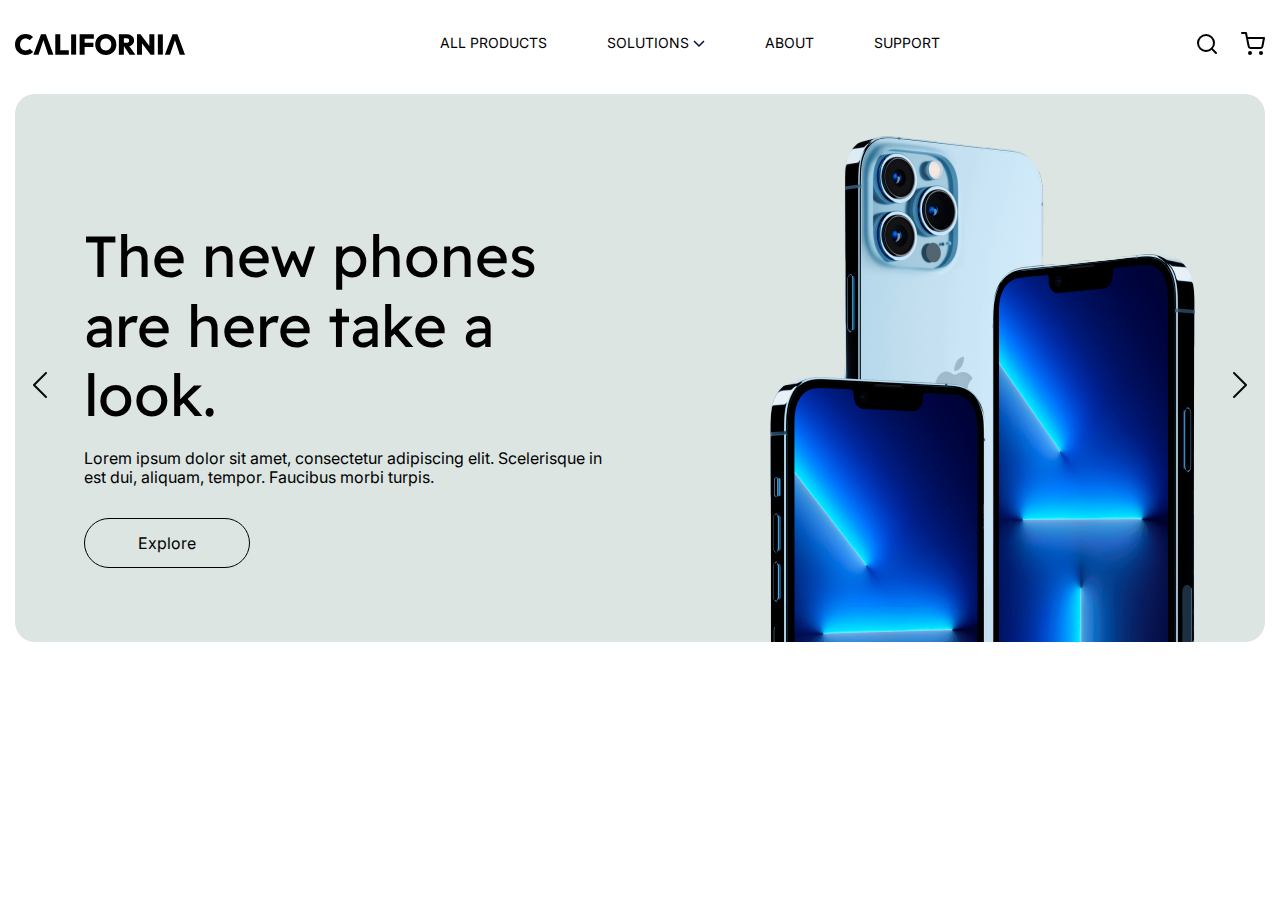
==== california/index.html @ bb8c3ce2 "Add files via upload" ====
<!DOCTYPE html>
<html lang="en">

<head>
    <meta charset="UTF-8">
    <meta name="viewport" content="width=device-width, initial-scale=1.0">
    <title>California</title>
    <link href="styles/reset.css" rel="stylesheet">
    <link rel="preconnect" href="https://fonts.googleapis.com">
    <link rel="preconnect" href="https://fonts.gstatic.com" crossorigin>
    <link
        href="https://fonts.googleapis.com/css2?family=Inter:ital,opsz,wght@0,14..32,100..900;1,14..32,100..900&display=swap"
        rel="stylesheet">
    <link rel="preconnect" href="https://fonts.googleapis.com">
    <link rel="preconnect" href="https://fonts.gstatic.com" crossorigin>
    <link href="https://fonts.googleapis.com/css2?family=Readex+Pro:wght@160..700&display=swap" rel="stylesheet">
    <link href="styles/style.css" rel="stylesheet">
</head>

<body>
    <div class="wrapper">
        <header class="header">
            <div class="container">
                <div class="header__top">
                    <a class="logo" href="#">
                        <svg width="170" height="21" viewBox="0 0 170 21" fill="none"
                            xmlns="http://www.w3.org/2000/svg">
                            <g id="IMAGE" clip-path="url(#clip0_1_27)">
                                <path id="Vector"
                                    d="M10.575 20.9428C9.06831 20.9428 7.67318 20.6857 6.38967 20.1715C5.10615 19.6381 3.98075 18.9048 3.01347 17.9714C2.06479 17.0191 1.32072 15.9047 0.781269 14.6286C0.260423 13.3524 0 11.9714 0 10.4857C0 8.98096 0.260423 7.60001 0.781269 6.34286C1.32072 5.06667 2.06479 3.96191 3.01347 3.02857C3.98075 2.09524 5.09685 1.36191 6.36177 0.828573C7.64528 0.29524 9.0311 0.028574 10.5192 0.028574C12.0817 0.028574 13.4862 0.285717 14.7325 0.800002C15.9788 1.29524 17.0764 1.99048 18.025 2.88572L14.6767 6.31429C14.2116 5.78096 13.635 5.3619 12.9468 5.05714C12.2585 4.75238 11.4494 4.6 10.5192 4.6C9.7194 4.6 8.98459 4.73333 8.31493 5.00001C7.66388 5.26667 7.09653 5.66667 6.61289 6.2C6.12924 6.71428 5.74791 7.33333 5.46888 8.05715C5.20846 8.78095 5.07825 9.59051 5.07825 10.4857C5.07825 11.3809 5.20846 12.1905 5.46888 12.9143C5.74791 13.6381 6.12924 14.2666 6.61289 14.8C7.09653 15.3142 7.66388 15.7143 8.31493 16C8.98459 16.2667 9.7194 16.4 10.5192 16.4C11.4494 16.4 12.2678 16.2572 12.9747 15.9715C13.6815 15.6667 14.2861 15.2381 14.7883 14.6857L18.1367 18.1143C17.1693 19.0095 16.0719 19.7048 14.8441 20.2C13.635 20.6952 12.212 20.9428 10.575 20.9428Z"
                                    fill="black" />
                                <path id="Vector_2"
                                    d="M18.3544 20.6286L26.0276 0.371429H30.8547L38.4441 20.6286H33.2264L27.5064 3.6H29.32L23.4606 20.6286H18.3544Z"
                                    fill="black" />
                                <path id="Vector_3"
                                    d="M40.2962 20.6286V0.371429H45.2907V20.6286H40.2962ZM44.2583 20.6286V16.2286H53.801V20.6286H44.2583Z"
                                    fill="black" />
                                <path id="Vector_4" d="M56.1276 20.6286V0.371429H61.1221V20.6286H56.1276Z"
                                    fill="black" />
                                <path id="Vector_5"
                                    d="M64.6291 20.6286V0.371429H69.6236V20.6286H64.6291ZM68.5913 13.0571V8.74286H78.385V13.0571H68.5913ZM68.5913 4.68571V0.371429H78.8314V4.68571H68.5913Z"
                                    fill="black" />
                                <path id="Vector_6"
                                    d="M90.8498 21C89.3245 21 87.9201 20.7333 86.6365 20.2C85.3531 19.6667 84.2276 18.9238 83.2604 17.9714C82.3117 17.0191 81.5676 15.9047 81.0281 14.6286C80.4887 13.3334 80.219 11.9429 80.219 10.4571C80.219 8.97143 80.4794 7.6 81.0002 6.34286C81.5397 5.06667 82.2838 3.95238 83.2325 3C84.1811 2.04761 85.2973 1.31428 86.5807 0.800002C87.8643 0.266667 89.2687 0 90.794 0C92.3194 0 93.7238 0.266667 95.0075 0.800002C96.2904 1.31428 97.4072 2.04761 98.3558 3C99.3044 3.95238 100.039 5.06667 100.56 6.34286C101.099 7.61905 101.369 9 101.369 10.4857C101.369 11.9714 101.099 13.3524 100.56 14.6286C100.039 15.9047 99.3044 17.0286 98.3558 18C97.4072 18.9524 96.2904 19.6952 95.0075 20.2285C93.7424 20.7428 92.3566 21 90.8498 21ZM90.794 16.4286C91.9101 16.4286 92.8774 16.181 93.6959 15.6858C94.5144 15.1904 95.1465 14.4952 95.5935 13.6C96.0397 12.7048 96.2632 11.6571 96.2632 10.4571C96.2632 9.58096 96.1327 8.78095 95.8725 8.05715C95.6302 7.33333 95.2676 6.71428 94.7839 6.2C94.3002 5.66667 93.7237 5.25714 93.0542 4.97143C92.3845 4.68571 91.6311 4.54286 90.794 4.54286C89.6779 4.54286 88.7106 4.79048 87.8922 5.28572C87.0737 5.7619 86.4412 6.44762 85.9948 7.34286C85.5483 8.2381 85.3252 9.2762 85.3252 10.4571C85.3252 11.3714 85.446 12.2 85.6879 12.9429C85.9482 13.6667 86.3203 14.2953 86.804 14.8286C87.2876 15.3429 87.8643 15.7428 88.5339 16.0285C89.2036 16.2952 89.957 16.4286 90.794 16.4286Z"
                                    fill="black" />
                                <path id="Vector_7"
                                    d="M107.829 12.4286V8.77143H111.596C112.414 8.77143 113.038 8.57143 113.465 8.17143C113.912 7.75238 114.135 7.19048 114.135 6.48572C114.135 5.8 113.912 5.24762 113.465 4.82857C113.038 4.39048 112.414 4.17143 111.596 4.17143H107.829V0.371429H112.294C113.633 0.371429 114.804 0.628573 115.809 1.14286C116.832 1.65715 117.632 2.36191 118.209 3.25715C118.786 4.15238 119.074 5.2 119.074 6.4C119.074 7.6 118.776 8.65714 118.181 9.57142C117.604 10.4667 116.795 11.1714 115.753 11.6857C114.711 12.181 113.493 12.4286 112.099 12.4286H107.829ZM103.867 20.6286V0.371429H108.862V20.6286H103.867ZM114.582 20.6286L108.834 11.9429L113.326 10.8286L120.357 20.6286H114.582Z"
                                    fill="black" />
                                <path id="Vector_8"
                                    d="M121.988 20.6286V0.371429H125.475L126.982 4.51428V20.6286H121.988ZM135.632 20.6286L124.08 5.6L125.475 0.371429L137.055 15.4L135.632 20.6286ZM135.632 20.6286L134.348 16.3714V0.371429H139.343V20.6286H135.632Z"
                                    fill="black" />
                                <path id="Vector_9" d="M142.859 20.6286V0.371429H147.854V20.6286H142.859Z"
                                    fill="black" />
                                <path id="Vector_10"
                                    d="M149.91 20.6286L157.583 0.371429H162.41L170 20.6286H164.783L159.062 3.6H160.876L155.017 20.6286H149.91Z"
                                    fill="black" />
                            </g>
                            <defs>
                                <clipPath id="clip0_1_27">
                                    <rect width="170" height="21" fill="white" />
                                </clipPath>
                            </defs>
                        </svg>
                    </a>
                    <nav class="nav">
                        <ul class="nav__list">
                            <li class="nav__item">
                                <a class="nav__link" href="#">All products</a>
                            </li>
                            <li class="nav__item">
                                <a class="nav__link" href="#">
                                    Solutions
                                    <svg width="12" height="8" viewBox="0 0 12 8" fill="none"
                                        xmlns="http://www.w3.org/2000/svg">
                                        <g id="IMAGE" clip-path="url(#clip0_1_12)">
                                            <path id="Vector" d="M11 1L6 6L1 1" stroke="#070847" stroke-width="1.5" />
                                        </g>
                                        <defs>
                                            <clipPath id="clip0_1_12">
                                                <rect width="12" height="8" fill="white" />
                                            </clipPath>
                                        </defs>
                                    </svg>
                                </a>
                            </li>
                            <li class="nav__item">
                                <a class="nav__link" href="#">About</a>
                            </li>
                            <li class="nav__item">
                                <a class="nav__link" href="#">Support</a>
                            </li>
                        </ul>
                    </nav>

                    <div class="header__buttons">
                        <ul class="nav__buttons-list">
                            <li class="nav__buttons-item">
                                <a class="nav__buttons-link" href="#">
                                    <svg width="24" height="24" viewBox="0 0 24 24" fill="none"
                                        xmlns="http://www.w3.org/2000/svg">
                                        <g id="IMAGE">
                                            <path id="Vector"
                                                d="M11 19C15.4183 19 19 15.4183 19 11C19 6.58172 15.4183 3 11 3C6.58172 3 3 6.58172 3 11C3 15.4183 6.58172 19 11 19Z"
                                                stroke="black" stroke-width="2" stroke-linecap="round"
                                                stroke-linejoin="round" />
                                            <path id="Vector_2" d="M20.9999 20.9999L16.6499 16.6499" stroke="black"
                                                stroke-width="2" stroke-linecap="round" stroke-linejoin="round" />
                                        </g>
                                    </svg>
                                </a>
                            </li>
                            <li class="nav__buttons-item">
                                <a class="nav__buttons-link" href="#">
                                    <svg width="24" height="24" viewBox="0 0 24 24" fill="none"
                                        xmlns="http://www.w3.org/2000/svg">
                                        <g id="IMAGE">
                                            <path id="Vector"
                                                d="M9 22C9.55228 22 10 21.5523 10 21C10 20.4477 9.55228 20 9 20C8.44772 20 8 20.4477 8 21C8 21.5523 8.44772 22 9 22Z"
                                                stroke="black" stroke-width="2" stroke-linecap="round"
                                                stroke-linejoin="round" />
                                            <path id="Vector_2"
                                                d="M20 22C20.5523 22 21 21.5523 21 21C21 20.4477 20.5523 20 20 20C19.4477 20 19 20.4477 19 21C19 21.5523 19.4477 22 20 22Z"
                                                stroke="black" stroke-width="2" stroke-linecap="round"
                                                stroke-linejoin="round" />
                                            <path id="Vector_3"
                                                d="M1 1H5L7.68 14.39C7.77144 14.8504 8.02191 15.264 8.38755 15.5583C8.75318 15.8526 9.2107 16.009 9.68 16H19.4C19.8693 16.009 20.3268 15.8526 20.6925 15.5583C21.0581 15.264 21.3086 14.8504 21.4 14.39L23 6H6"
                                                stroke="black" stroke-width="2" stroke-linecap="round"
                                                stroke-linejoin="round" />
                                        </g>
                                    </svg>
                                </a>
                            </li>
                        </ul>
                    </div>
                </div>
            </div>
        </header>

        <main class="main">
            <section class="main__welcome welcome">
                <div class="container">
                    <div class="welcome__wrapper">
                        <div class="welcome__inner">
                            <a class="welcome__pagination" href="#">
                                <svg width="14" height="26" viewBox="0 0 14 26" fill="none"
                                    xmlns="http://www.w3.org/2000/svg">
                                    <g id="IMAGE" clip-path="url(#clip0_1_54)">
                                        <path id="Vector" d="M13 25L1 13L13 1" stroke="#08090D" stroke-width="2"
                                            stroke-linecap="round" stroke-linejoin="round" />
                                    </g>
                                    <defs>
                                        <clipPath id="clip0_1_54">
                                            <rect width="14" height="26" fill="white" />
                                        </clipPath>
                                    </defs>
                                </svg>

                            </a>
                            <div class="welcome__info">
                                <h2 class="welcome__title">
                                    The new phones are here take a look.
                                </h2>
                                <p class="welcome__text">
                                    Lorem ipsum dolor sit amet, consectetur adipiscing elit. Scelerisque in est dui,
                                    aliquam, tempor. Faucibus morbi turpis.
                                </p>
                                <a class="welcome__button button" href="#">
                                    Explore
                                </a>
                            </div>
                            <div class="welcome__img">
                                <img src="img/header/phones.png" alt="Phones">
                            </div>
                            <a class="welcome__pagination" href="#">
                                <svg width="14" height="26" viewBox="0 0 14 26" fill="none"
                                    xmlns="http://www.w3.org/2000/svg">
                                    <g id="IMAGE" clip-path="url(#clip0_1_56)">
                                        <path id="Vector" d="M1 1L13 13L1 25" stroke="#08090D" stroke-width="2"
                                            stroke-linecap="round" stroke-linejoin="round" />
                                    </g>
                                    <defs>
                                        <clipPath id="clip0_1_56">
                                            <rect width="14" height="26" fill="white" />
                                        </clipPath>
                                    </defs>
                                </svg>
                            </a>
                        </div>
                    </div>
                </div>
            </section>
        </main>

        <footer class="footer">

        </footer>
    </div>
</body>

</html>
---- california/styles/style.css ----
/* @import 'fonts.css'; */

:root {
    --general-bg: #FFF;
    --general-text: #000;
    --accent-color: #DCE5E2;
}

body {
    font-family: Inter;
    line-height: 1.5;
    color: var(--general-text);
    background: var(--general-bg);
    box-sizing: border-box;
}

.wrapper {
    min-height: 100%;
    width: 100%;
    overflow: hidden;
    display: flex;
    flex-direction: column;
}

.container {
    max-width: 1324px;
    margin: 0 auto;
    padding: 0 15px;
    height: 100%;
}

.button {
    padding: 14px 53px;
    border: 1px solid var(--general-text);
    border-radius: 200px;
}

/* ================================================= */

.header {
    padding: 30px 0 30px;
}

.header__top {
    display: flex;
    align-items: center;
    justify-content: space-between;
}

.logo {

}

.nav {
    
}

.nav__list {
    display: flex;
    flex-wrap: wrap;
}

.nav__item {
    padding: 0 30px;
    padding-bottom: 10px;
}

.nav__link {
    font-size: 14px;
    text-transform: uppercase;
    font-family: Inter;
}

.header__buttons {
    
}

.nav__buttons-list {
    display: flex;
    gap: 22px;
}

.nav__buttons-item {
    
}

.nav__buttons-link {
    
}

/* ======================================== */

.main__welcome {}

.welcome {}

.welcome__wrapper {
    background: var(--accent-color);
    border-radius: 20px;
}

.welcome__inner {
    display: grid;
    grid-template-columns: .1fr 2fr 2fr .1fr;
    align-items: center;
    gap: 24px;
    padding: 40px 18px 0 18px;
}

.welcome__pagination {}

.welcome__pagination:last-child {
    justify-self: flex-end;
}

.welcome__info {}

.welcome__title {
    margin-bottom: 19px;
}

.welcome__title {
    font-family: "Readex Pro";
    font-size: 58px;
    line-height: 1.2;
}

.welcome__text {
    font-family: Inter;
    font-size: 16px;
    line-height: 1.2;

    margin-bottom: 44px;
}

.welcome__button {}

.welcome__img {
    justify-self: flex-end;
}

.welcome__img img {
    width: 100%;
}

/* ============================================== */
/* ============================================== */
/* ============================================== */

@media (max-width: 900px) {
    .welcome__title {

    }
}
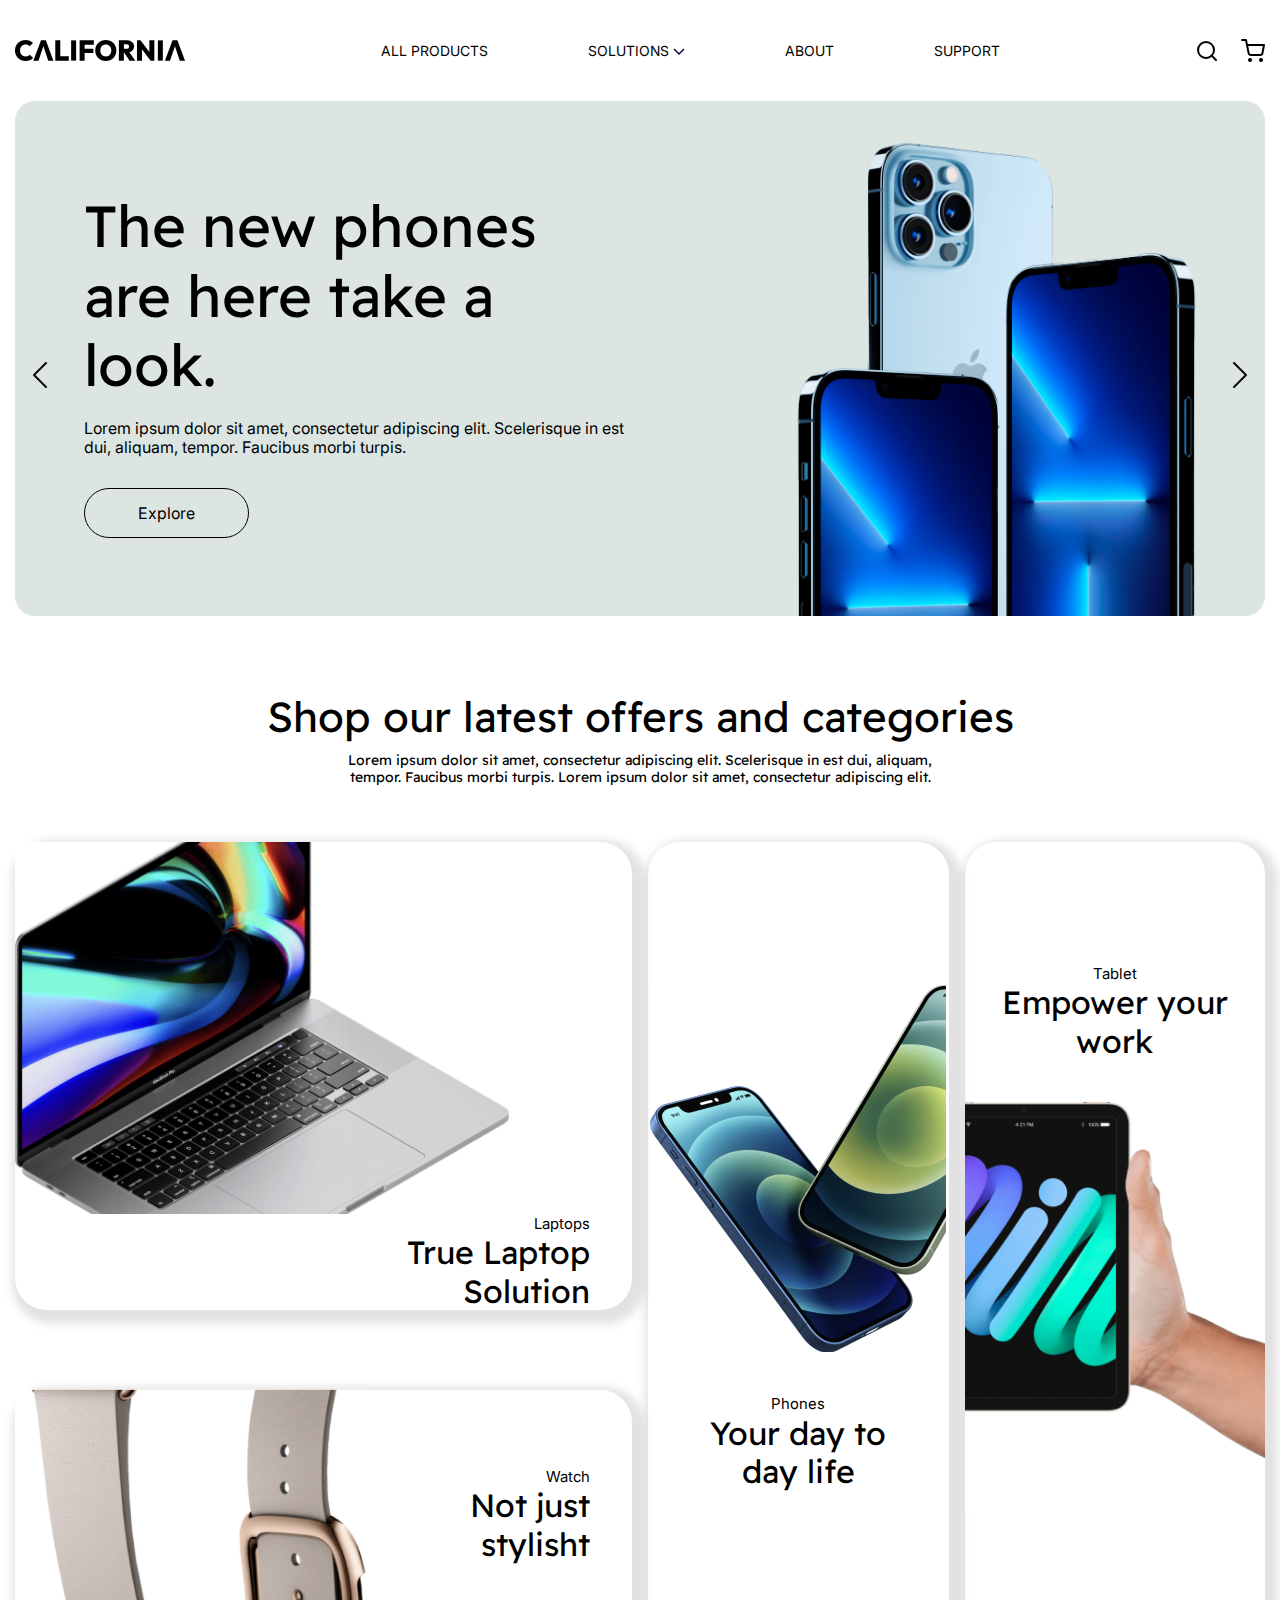
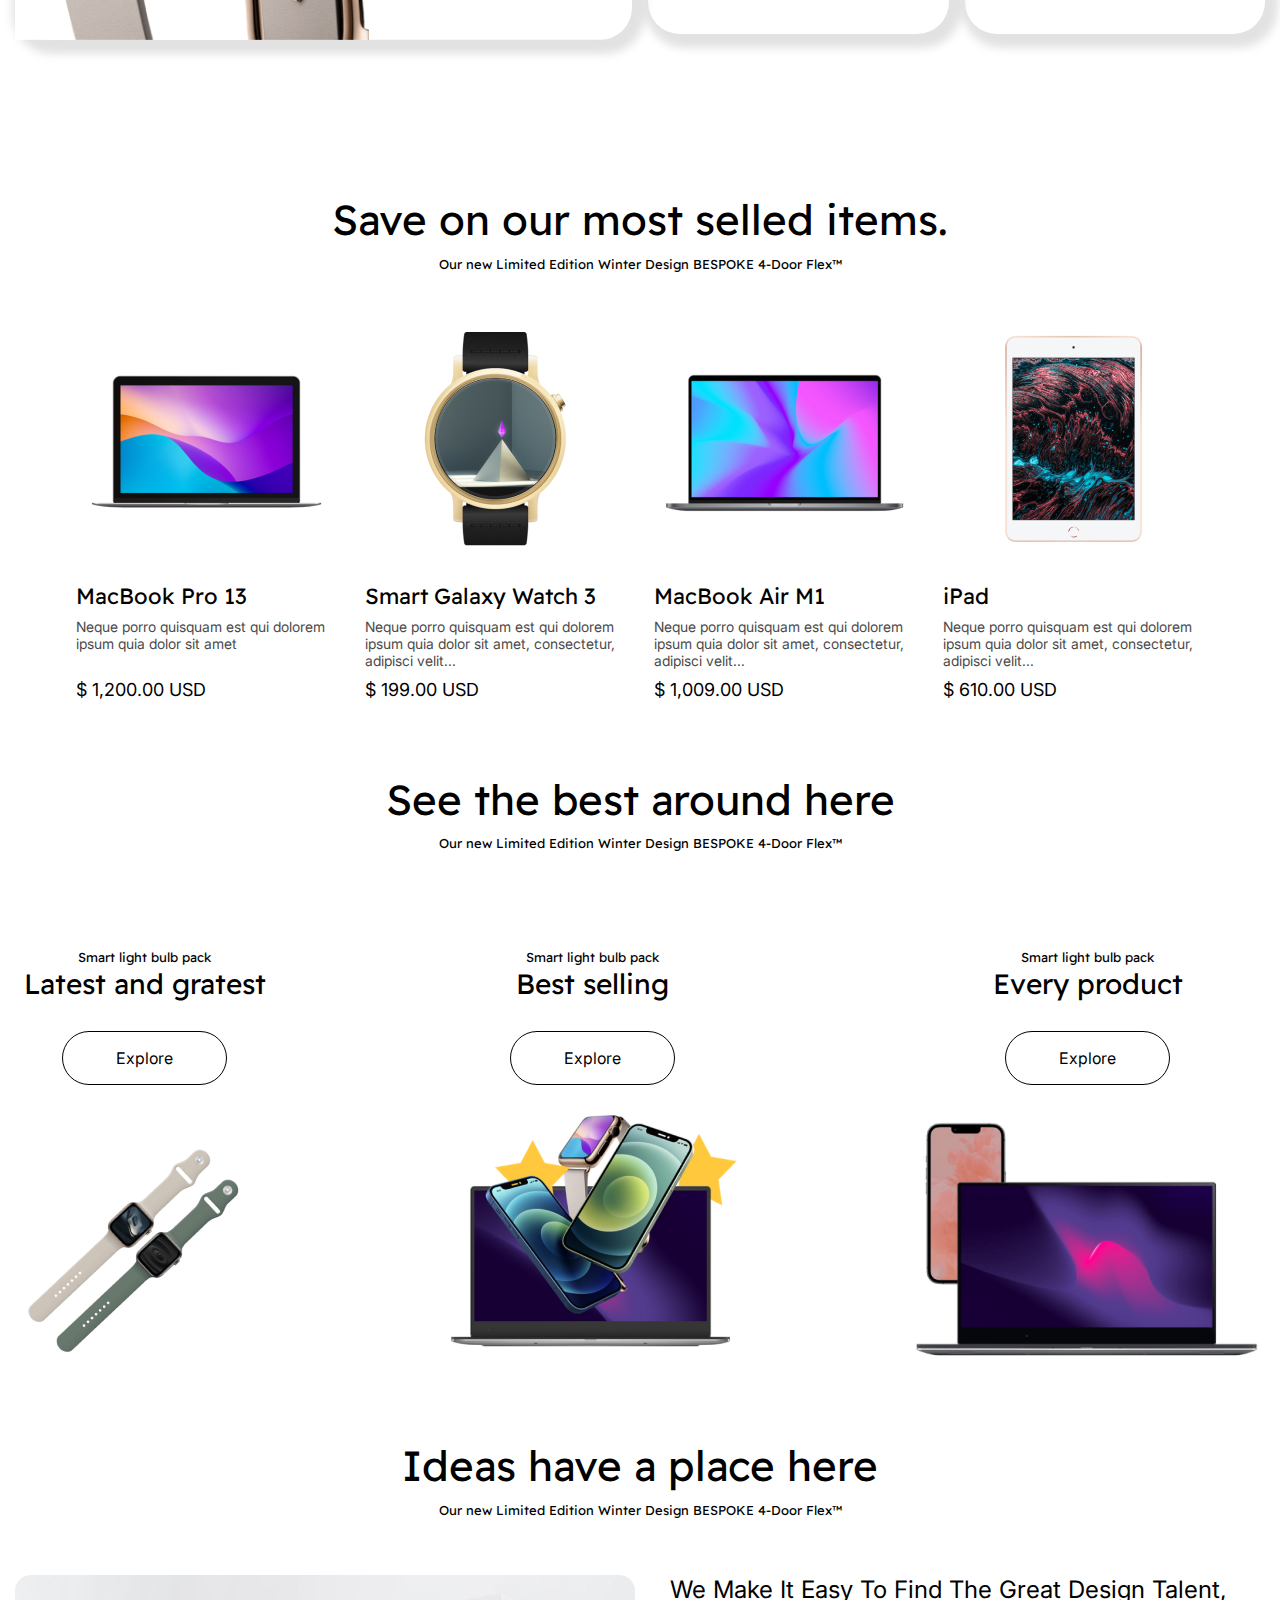
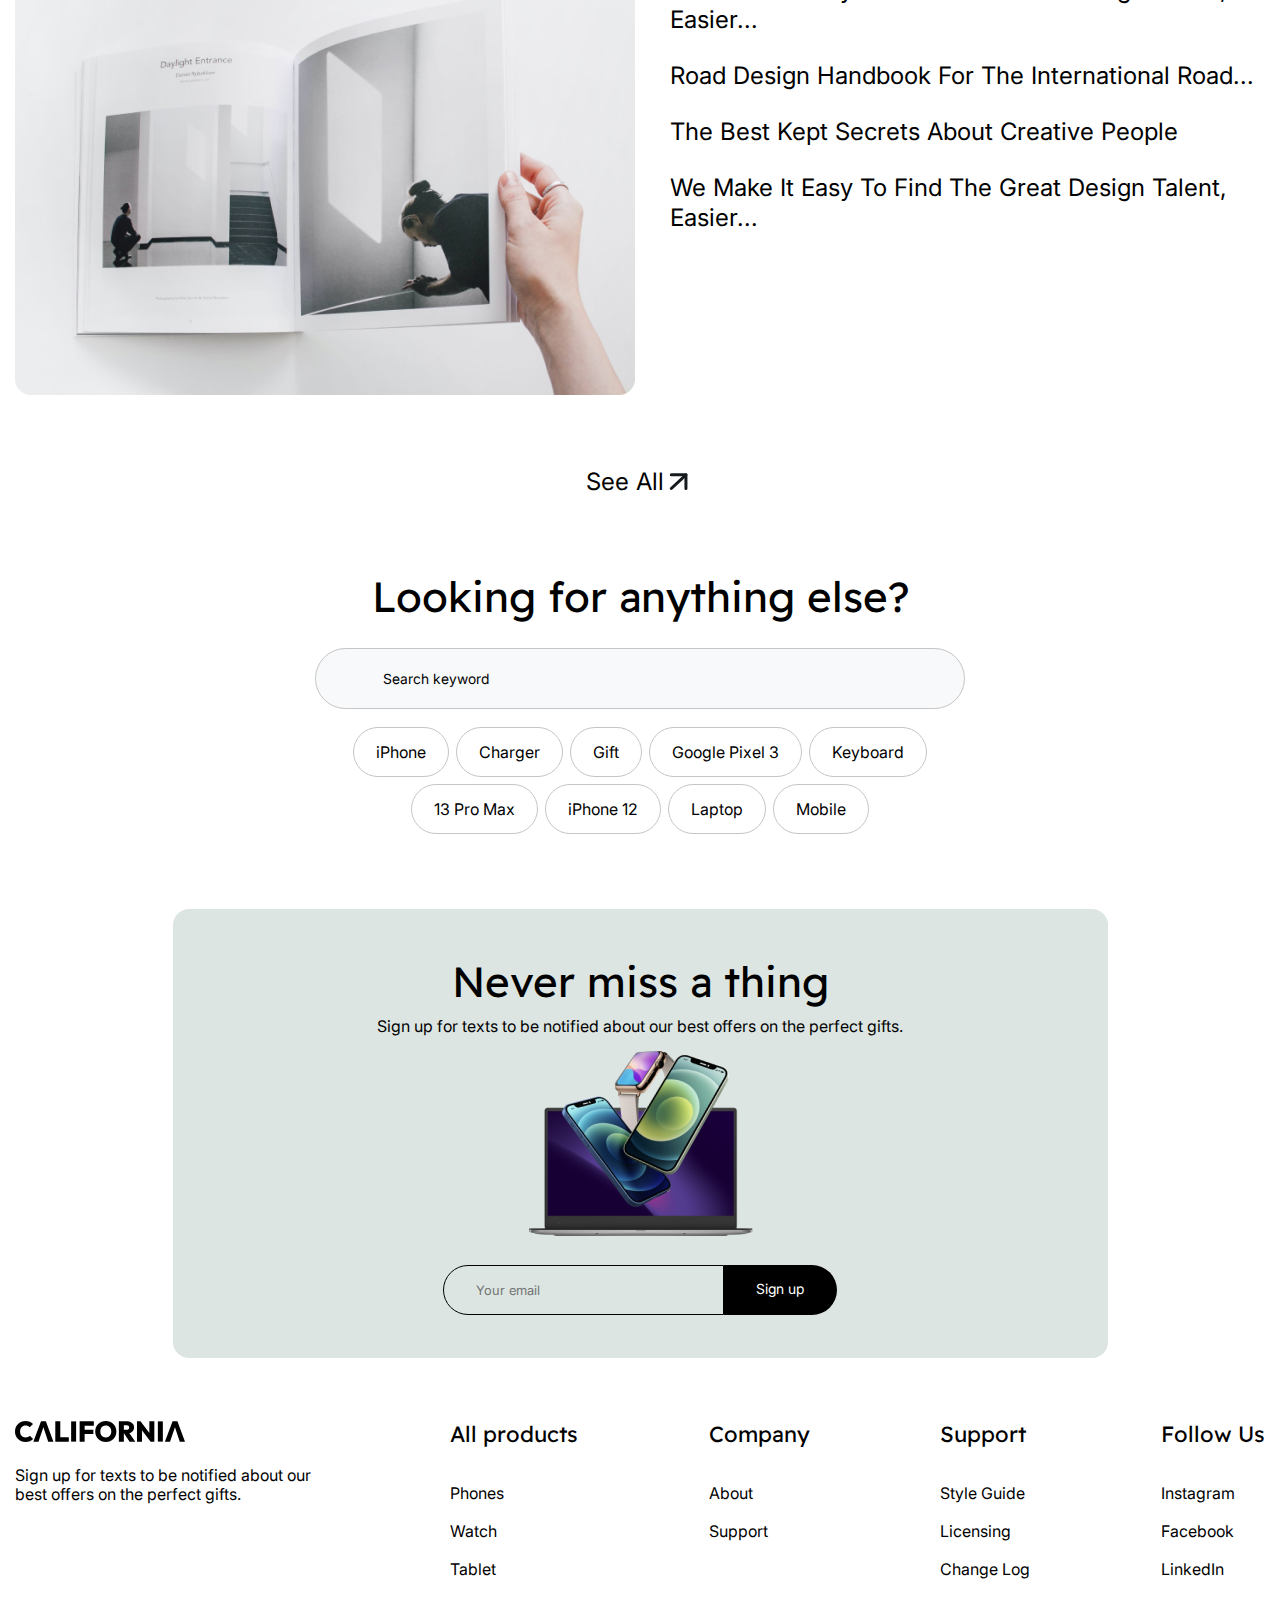
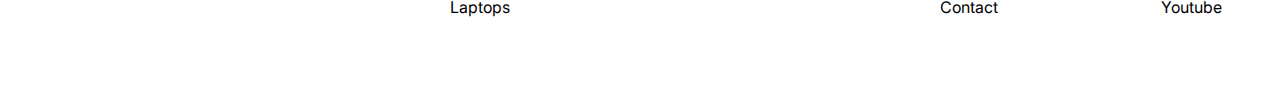
==== commit b4dd849d: "Add files via upload" ====
--- a/california/index.html
+++ b/california/index.html
@@ -6,18 +6,10 @@
     <meta name="viewport" content="width=device-width, initial-scale=1.0">
     <title>California</title>
     <link href="styles/reset.css" rel="stylesheet">
-    <link rel="preconnect" href="https://fonts.googleapis.com">
-    <link rel="preconnect" href="https://fonts.gstatic.com" crossorigin>
-    <link
-        href="https://fonts.googleapis.com/css2?family=Inter:ital,opsz,wght@0,14..32,100..900;1,14..32,100..900&display=swap"
-        rel="stylesheet">
-    <link rel="preconnect" href="https://fonts.googleapis.com">
-    <link rel="preconnect" href="https://fonts.gstatic.com" crossorigin>
-    <link href="https://fonts.googleapis.com/css2?family=Readex+Pro:wght@160..700&display=swap" rel="stylesheet">
     <link href="styles/style.css" rel="stylesheet">
 </head>
 
-<body>
+<body class="body">
     <div class="wrapper">
         <header class="header">
             <div class="container">
@@ -132,6 +124,10 @@
                             </li>
                         </ul>
                     </div>
+
+                    <a class="burger-icon" href="#">
+                        <span></span>
+                    </a>
                 </div>
             </div>
         </header>
@@ -157,7 +153,7 @@
 
                             </a>
                             <div class="welcome__info">
-                                <h2 class="welcome__title">
+                                <h2 class="welcome__title title">
                                     The new phones are here take a look.
                                 </h2>
                                 <p class="welcome__text">
@@ -189,12 +185,495 @@
                     </div>
                 </div>
             </section>
+
+            <section class="main__latest latest">
+                <div class="container">
+                    <div class="latest__wrapper">
+                        <div class="latest__header">
+                            <h3 class="latest__title title">
+                                Shop our latest offers and categories
+                            </h3>
+                            <p class="latest__text">
+                                Lorem ipsum dolor sit amet, consectetur adipiscing elit. Scelerisque in est dui,
+                                aliquam, tempor. Faucibus morbi turpis. Lorem ipsum dolor sit amet, consectetur
+                                adipiscing elit.
+                            </p>
+                        </div>
+                        <div class="latest__body">
+                            <div class="latest__block latest__block-1">
+                                <div class="latest__block-img">
+                                    <img src="img/latest/laptop.jpg" alt="Laptop">
+                                </div>
+                                <div class="latest__block-info">
+                                    <p class="latest__block-text">
+                                        Laptops
+                                    </p>
+                                    <h4 class="latest__block-title">
+                                        True Laptop Solution
+                                    </h4>
+                                </div>
+                            </div>
+                            <div class="latest__block latest__block-2">
+                                <div class="latest__block-img">
+                                    <img src="img/latest/strap.jpg" alt="Watch">
+                                </div>
+                                <div class="latest__block-info">
+                                    <p class="latest__block-text">
+                                        Watch
+                                    </p>
+                                    <h4 class="latest__block-title">
+                                        Not just stylisht
+                                    </h4>
+                                </div>
+                            </div>
+                            <div class="latest__block latest__block-3">
+                                <div class="latest__block-img">
+                                    <img src="img/latest/phones.jpg" alt="Phones">
+                                </div>
+                                <div class="latest__block-info">
+                                    <p class="latest__block-text">
+                                        Phones
+                                    </p>
+                                    <h4 class="latest__block-title">
+                                        Your day to day life
+                                    </h4>
+                                </div>
+                            </div>
+                            <div class="latest__block latest__block-4">
+                                <div class="latest__block-info">
+                                    <p class="latest__block-text">
+                                        Tablet
+                                    </p>
+                                    <h4 class="latest__block-title">
+                                        Empower your work
+                                    </h4>
+                                </div>
+                                <div class="latest__block-img">
+                                    <img src="img/latest/tablet.jpg" alt="Tablet">
+                                </div>
+                            </div>
+                        </div>
+                    </div>
+                </div>
+            </section>
+
+            <section class="main__selled selled">
+                <div class="container">
+                    <div class="selled__wrapper">
+                        <div class="selled__header">
+                            <h3 class="selled__title title">
+                                Save on our most selled items.
+                            </h3>
+                            <p class="selled__text">
+                                Our new Limited Edition Winter Design BESPOKE 4-Door Flex™
+                            </p>
+                        </div>
+                        <div class="selled__body">
+                            <ul class="selled__list">
+                                <li class="selled__item">
+                                    <a class="selled__link" href="#">
+                                        <div class="selled__link-img">
+                                            <img src="img/most-selled/macbook-pro.jpg" alt="Item">
+                                        </div>
+                                        <div class="selled__link-inner">
+                                            <h4 class="selled__link-title">
+                                                MacBook Pro 13
+                                            </h4>
+                                            <p class="selled__link-text">
+                                                Neque porro quisquam est qui dolorem ipsum quia dolor sit amet
+                                            </p>
+                                            <p class="selled__link-price">
+                                                $ 1,200.00 USD
+                                            </p>
+                                        </div>
+                                    </a>
+                                </li>
+                                <li class="selled__item">
+                                    <a class="selled__link" href="#">
+                                        <div class="selled__link-img">
+                                            <img src="img/most-selled/smart-galaxy.jpg" alt="Item">
+                                        </div>
+                                        <div class="selled__link-inner">
+                                            <h4 class="selled__link-title">
+                                                Smart Galaxy Watch 3
+                                            </h4>
+                                            <p class="selled__link-text">
+                                                Neque porro quisquam est qui dolorem ipsum quia dolor sit amet,
+                                                consectetur, adipisci velit...
+                                            </p>
+                                            <p class="selled__link-price">
+                                                $ 199.00 USD
+                                            </p>
+                                        </div>
+                                    </a>
+                                </li>
+                                <li class="selled__item">
+                                    <a class="selled__link" href="#">
+                                        <div class="selled__link-img">
+                                            <img src="img/most-selled/macbook-air.jpg" alt="Item">
+                                        </div>
+                                        <div class="selled__link-inner">
+                                            <h4 class="selled__link-title">
+                                                MacBook Air M1
+                                            </h4>
+                                            <p class="selled__link-text">
+                                                Neque porro quisquam est qui dolorem ipsum quia dolor sit amet,
+                                                consectetur, adipisci velit...
+                                            </p>
+                                            <p class="selled__link-price">
+                                                $ 1,009.00 USD
+                                            </p>
+                                        </div>
+                                    </a>
+                                </li>
+                                <li class="selled__item">
+                                    <a class="selled__link" href="#">
+                                        <div class="selled__link-img">
+                                            <img src="img/most-selled/ipad.jpg" alt="Item">
+                                        </div>
+                                        <div class="selled__link-inner">
+                                            <h4 class="selled__link-title">
+                                                iPad
+                                            </h4>
+                                            <p class="selled__link-text">
+                                                Neque porro quisquam est qui dolorem ipsum quia dolor sit amet,
+                                                consectetur, adipisci velit...
+                                            </p>
+                                            <p class="selled__link-price">
+                                                $ 610.00 USD
+                                            </p>
+                                        </div>
+                                    </a>
+                                </li>
+                            </ul>
+                        </div>
+                    </div>
+                </div>
+            </section>
+
+            <section class="main__best best">
+                <div class="container">
+                    <div class="best__wrapper">
+                        <div class="best__header">
+                            <h3 class="best__title title">
+                                See the best around here
+                            </h3>
+                            <p class="best__text">
+                                Our new Limited Edition Winter Design BESPOKE 4-Door Flex™
+                            </p>
+                        </div>
+                        <div class="best__body">
+                            <ul class="best__list">
+                                <li class="best__item">
+                                    <div class="best__item-inner">
+                                        <p class="best__item-text">
+                                            Smart light bulb pack
+                                        </p>
+                                        <h4 class="best__item-title">
+                                            Latest and gratest
+                                        </h4>
+                                        <a class="best__item-button button" href="#">
+                                            Explore
+                                        </a>
+                                    </div>
+                                    <div class="best__item-img">
+                                        <img src="img/best/watches.jpg" alt="Item">
+                                    </div>
+                                </li>
+                                <li class="best__item">
+                                    <div class="best__item-inner">
+                                        <p class="best__item-text">
+                                            Smart light bulb pack
+                                        </p>
+                                        <h4 class="best__item-title">
+                                            Best selling
+                                        </h4>
+                                        <a class="best__item-button button" href="#">
+                                            Explore
+                                        </a>
+                                    </div>
+                                    <div class="best__item-img">
+                                        <img src="img/best/gadgets.jpg" alt="Item">
+                                    </div>
+                                </li>
+                                <li class="best__item">
+                                    <div class="best__item-inner">
+                                        <p class="best__item-text">
+                                            Smart light bulb pack
+                                        </p>
+                                        <h4 class="best__item-title">
+                                            Every product
+                                        </h4>
+                                        <a class="best__item-button button" href="#">
+                                            Explore
+                                        </a>
+                                    </div>
+                                    <div class="best__item-img">
+                                        <img src="img/best/phone-laptop.jpg" alt="Item">
+                                    </div>
+                                </li>
+                            </ul>
+                        </div>
+                    </div>
+                </div>
+            </section>
+
+            <section class="main__ideas ideas">
+                <div class="container">
+                    <div class="ideas__wrapper">
+                        <div class="ideas__header">
+                            <h3 class="ideas__title title">
+                                Ideas have a place here
+                            </h3>
+                            <p class="ideas__text">
+                                Our new Limited Edition Winter Design BESPOKE 4-Door Flex™
+                            </p>
+                        </div>
+                        <div class="ideas__body">
+                            <div class="ideas__img">
+                                <img src="img/book.jpg" alt="Book">
+                            </div>
+                            <div class="ideas__inner">
+                                <p>We Make It Easy To Find The Great Design Talent, Easier...</p>
+                                <p>Road Design Handbook For The International Road...</p>
+                                <p>The Best Kept Secrets About Creative People</p>
+                                <p>We Make It Easy To Find The Great Design Talent, Easier...</p>
+                            </div>
+                        </div>
+                        <a class="ideas__footer" href="#">
+                            <p>See All</p>
+                            <svg width="30" height="28" viewBox="0 0 30 28" fill="none"
+                                xmlns="http://www.w3.org/2000/svg">
+                                <g id="IMAGE">
+                                    <path id="Vector" d="M7.31464 20.4816L21.9444 6.82715" stroke="#151A1E"
+                                        stroke-width="3" stroke-linecap="round" stroke-linejoin="round" />
+                                    <path id="Vector_2" d="M7.31464 6.82715H21.9444V20.4816" stroke="#151A1E"
+                                        stroke-width="3" stroke-linecap="round" stroke-linejoin="round" />
+                                </g>
+                            </svg>
+                        </a>
+                    </div>
+                </div>
+            </section>
+
+            <section class="main__looking looking">
+                <div class="container">
+                    <div class="looking__wrapper">
+                        <h3 class="looking__title title">
+                            Looking for anything else?
+                        </h3>
+                        <input class="looking__input" type="text" placeholder="Search keyword">
+                        <ul class="looking__list">
+                            <li class="looking__item">
+                                <a class="looking__link" href="#">iPhone</a>
+                            </li>
+                            <li class="looking__item">
+                                <a class="looking__link" href="#">Charger</a>
+                            </li>
+                            <li class="looking__item">
+                                <a class="looking__link" href="#">Gift</a>
+                            </li>
+                            <li class="looking__item">
+                                <a class="looking__link" href="#">Google Pixel 3</a>
+                            </li>
+                            <li class="looking__item">
+                                <a class="looking__link" href="#">Keyboard</a>
+                            </li>
+                            <li class="looking__item">
+                                <a class="looking__link" href="#">13 Pro Max</a>
+                            </li>
+                            <li class="looking__item">
+                                <a class="looking__link" href="#">iPhone 12</a>
+                            </li>
+                            <li class="looking__item">
+                                <a class="looking__link" href="#">Laptop</a>
+                            </li>
+                            <li class="looking__item">
+                                <a class="looking__link" href="#">Mobile</a>
+                            </li>
+                        </ul>
+                    </div>
+                </div>
+            </section>
+
+            <section class="main__signup signup">
+                <div class="container">
+                    <div class="signup__wrapper">
+                        <div class="signup__inner">
+                            <h3 class="signup__title title">
+                                Never miss a thing
+                            </h3>
+                            <p class="signup__text">
+                                Sign up for texts to be notified about our best offers on the perfect gifts.
+                            </p>
+                            <img class="signup__img" src="img/gadgets.png" alt="Gadgets">
+                            <div class="signup__button">
+                                <input class="signup__input" type="text" placeholder="Your email">
+                                <a class="signup__button-button" href="#">Sign up</a>
+                            </div>
+                        </div>
+                    </div>
+                </div>
+            </section>
         </main>
 
         <footer class="footer">
-
-        </footer>
+            <div class="container">
+                <div class="footer__inner">
+                    <div class="footer__col footer__col-1">
+                        <ul class="footer__col-list">
+                            <li class="footer__col-item">
+                                <svg width="170" height="21" viewBox="0 0 170 21" fill="none"
+                                    xmlns="http://www.w3.org/2000/svg">
+                                    <g id="IMAGE" clip-path="url(#clip0_1_27)">
+                                        <path id="Vector"
+                                            d="M10.575 20.9428C9.06831 20.9428 7.67318 20.6857 6.38967 20.1715C5.10615 19.6381 3.98075 18.9048 3.01347 17.9714C2.06479 17.0191 1.32072 15.9047 0.781269 14.6286C0.260423 13.3524 0 11.9714 0 10.4857C0 8.98096 0.260423 7.60001 0.781269 6.34286C1.32072 5.06667 2.06479 3.96191 3.01347 3.02857C3.98075 2.09524 5.09685 1.36191 6.36177 0.828573C7.64528 0.29524 9.0311 0.028574 10.5192 0.028574C12.0817 0.028574 13.4862 0.285717 14.7325 0.800002C15.9788 1.29524 17.0764 1.99048 18.025 2.88572L14.6767 6.31429C14.2116 5.78096 13.635 5.3619 12.9468 5.05714C12.2585 4.75238 11.4494 4.6 10.5192 4.6C9.7194 4.6 8.98459 4.73333 8.31493 5.00001C7.66388 5.26667 7.09653 5.66667 6.61289 6.2C6.12924 6.71428 5.74791 7.33333 5.46888 8.05715C5.20846 8.78095 5.07825 9.59051 5.07825 10.4857C5.07825 11.3809 5.20846 12.1905 5.46888 12.9143C5.74791 13.6381 6.12924 14.2666 6.61289 14.8C7.09653 15.3142 7.66388 15.7143 8.31493 16C8.98459 16.2667 9.7194 16.4 10.5192 16.4C11.4494 16.4 12.2678 16.2572 12.9747 15.9715C13.6815 15.6667 14.2861 15.2381 14.7883 14.6857L18.1367 18.1143C17.1693 19.0095 16.0719 19.7048 14.8441 20.2C13.635 20.6952 12.212 20.9428 10.575 20.9428Z"
+                                            fill="black" />
+                                        <path id="Vector_2"
+                                            d="M18.3544 20.6286L26.0276 0.371429H30.8547L38.4441 20.6286H33.2264L27.5064 3.6H29.32L23.4606 20.6286H18.3544Z"
+                                            fill="black" />
+                                        <path id="Vector_3"
+                                            d="M40.2962 20.6286V0.371429H45.2907V20.6286H40.2962ZM44.2583 20.6286V16.2286H53.801V20.6286H44.2583Z"
+                                            fill="black" />
+                                        <path id="Vector_4" d="M56.1276 20.6286V0.371429H61.1221V20.6286H56.1276Z"
+                                            fill="black" />
+                                        <path id="Vector_5"
+                                            d="M64.6291 20.6286V0.371429H69.6236V20.6286H64.6291ZM68.5913 13.0571V8.74286H78.385V13.0571H68.5913ZM68.5913 4.68571V0.371429H78.8314V4.68571H68.5913Z"
+                                            fill="black" />
+                                        <path id="Vector_6"
+                                            d="M90.8498 21C89.3245 21 87.9201 20.7333 86.6365 20.2C85.3531 19.6667 84.2276 18.9238 83.2604 17.9714C82.3117 17.0191 81.5676 15.9047 81.0281 14.6286C80.4887 13.3334 80.219 11.9429 80.219 10.4571C80.219 8.97143 80.4794 7.6 81.0002 6.34286C81.5397 5.06667 82.2838 3.95238 83.2325 3C84.1811 2.04761 85.2973 1.31428 86.5807 0.800002C87.8643 0.266667 89.2687 0 90.794 0C92.3194 0 93.7238 0.266667 95.0075 0.800002C96.2904 1.31428 97.4072 2.04761 98.3558 3C99.3044 3.95238 100.039 5.06667 100.56 6.34286C101.099 7.61905 101.369 9 101.369 10.4857C101.369 11.9714 101.099 13.3524 100.56 14.6286C100.039 15.9047 99.3044 17.0286 98.3558 18C97.4072 18.9524 96.2904 19.6952 95.0075 20.2285C93.7424 20.7428 92.3566 21 90.8498 21ZM90.794 16.4286C91.9101 16.4286 92.8774 16.181 93.6959 15.6858C94.5144 15.1904 95.1465 14.4952 95.5935 13.6C96.0397 12.7048 96.2632 11.6571 96.2632 10.4571C96.2632 9.58096 96.1327 8.78095 95.8725 8.05715C95.6302 7.33333 95.2676 6.71428 94.7839 6.2C94.3002 5.66667 93.7237 5.25714 93.0542 4.97143C92.3845 4.68571 91.6311 4.54286 90.794 4.54286C89.6779 4.54286 88.7106 4.79048 87.8922 5.28572C87.0737 5.7619 86.4412 6.44762 85.9948 7.34286C85.5483 8.2381 85.3252 9.2762 85.3252 10.4571C85.3252 11.3714 85.446 12.2 85.6879 12.9429C85.9482 13.6667 86.3203 14.2953 86.804 14.8286C87.2876 15.3429 87.8643 15.7428 88.5339 16.0285C89.2036 16.2952 89.957 16.4286 90.794 16.4286Z"
+                                            fill="black" />
+                                        <path id="Vector_7"
+                                            d="M107.829 12.4286V8.77143H111.596C112.414 8.77143 113.038 8.57143 113.465 8.17143C113.912 7.75238 114.135 7.19048 114.135 6.48572C114.135 5.8 113.912 5.24762 113.465 4.82857C113.038 4.39048 112.414 4.17143 111.596 4.17143H107.829V0.371429H112.294C113.633 0.371429 114.804 0.628573 115.809 1.14286C116.832 1.65715 117.632 2.36191 118.209 3.25715C118.786 4.15238 119.074 5.2 119.074 6.4C119.074 7.6 118.776 8.65714 118.181 9.57142C117.604 10.4667 116.795 11.1714 115.753 11.6857C114.711 12.181 113.493 12.4286 112.099 12.4286H107.829ZM103.867 20.6286V0.371429H108.862V20.6286H103.867ZM114.582 20.6286L108.834 11.9429L113.326 10.8286L120.357 20.6286H114.582Z"
+                                            fill="black" />
+                                        <path id="Vector_8"
+                                            d="M121.988 20.6286V0.371429H125.475L126.982 4.51428V20.6286H121.988ZM135.632 20.6286L124.08 5.6L125.475 0.371429L137.055 15.4L135.632 20.6286ZM135.632 20.6286L134.348 16.3714V0.371429H139.343V20.6286H135.632Z"
+                                            fill="black" />
+                                        <path id="Vector_9" d="M142.859 20.6286V0.371429H147.854V20.6286H142.859Z"
+                                            fill="black" />
+                                        <path id="Vector_10"
+                                            d="M149.91 20.6286L157.583 0.371429H162.41L170 20.6286H164.783L159.062 3.6H160.876L155.017 20.6286H149.91Z"
+                                            fill="black" />
+                                    </g>
+                                    <defs>
+                                        <clipPath id="clip0_1_27">
+                                            <rect width="170" height="21" fill="white" />
+                                        </clipPath>
+                                    </defs>
+                                </svg>
+                                <p class="footer__col-text">
+                                    Sign up for texts to be notified about our best offers on the perfect gifts.
+                                </p>
+                            </li>
+                        </ul>
+                    </div>
+                    <div class="footer__col footer__col-2">
+                        <ul class="footer__col-list">
+                            <li class="footer__col-item">
+                                <h5 class="footer__col-title">
+                                    All products
+                                </h5>
+                            <li class="footer__col-item">
+                                <a class="footer__col-link" href="#">
+                                    Phones
+                                </a>
+                            </li>
+                            <li class="footer__col-item">
+                                <a class="footer__col-link" href="#">
+                                    Watch
+                                </a>
+                            </li>
+                            <li class="footer__col-item">
+                                <a class="footer__col-link" href="#">
+                                    Tablet
+                                </a>
+                            </li>
+                            <li class="footer__col-item">
+                                <a class="footer__col-link" href="#">
+                                    Laptops
+                                </a>
+                            </li>
+                        </ul>
+                    </div>
+                    <div class="footer__col footer__col-3">
+                        <ul class="footer__col-list">
+                            <li class="footer__col-item">
+                                <h5 class="footer__col-title">
+                                    Company
+                                </h5>
+                            <li class="footer__col-item">
+                                <a class="footer__col-link" href="#">
+                                    About
+                                </a>
+                            </li>
+                            <li class="footer__col-item">
+                                <a class="footer__col-link" href="#">
+                                    Support
+                                </a>
+                            </li>
+                        </ul>   
+                    </div>
+                    <div class="footer__col footer__col-4">
+                        <ul class="footer__col-list">
+                            <li class="footer__col-item">
+                                <h5 class="footer__col-title">
+                                    Support
+                                </h5>
+                            <li class="footer__col-item">
+                                <a class="footer__col-link" href="#">
+                                    Style Guide
+                                </a>
+                            </li>
+                            <li class="footer__col-item">
+                                <a class="footer__col-link" href="#">
+                                    Licensing
+                                </a>
+                            </li>
+                            <li class="footer__col-item">
+                                <a class="footer__col-link" href="#">
+                                    Change Log
+                                </a>
+                            </li>
+                            <li class="footer__col-item">
+                                <a class="footer__col-link" href="#">
+                                    Contact
+                                </a>
+                            </li>
+                        </ul>   
+                    </div>
+                    <div class="footer__col footer__col-5">
+                        <ul class="footer__col-list">
+                            <li class="footer__col-item">
+                                <h5 class="footer__col-title">
+                                    Follow Us
+                                </h5>
+                            <li class="footer__col-item">
+                                <a class="footer__col-link" href="#">
+                                    Instagram
+                                </a>
+                            </li>
+                            <li class="footer__col-item">
+                                <a class="footer__col-link" href="#">
+                                    Facebook
+                                </a>
+                            </li>
+                            <li class="footer__col-item">
+                                <a class="footer__col-link" href="#">
+                                    LinkedIn
+                                </a>
+                            </li>
+                            <li class="footer__col-item">
+                                <a class="footer__col-link" href="#">
+                                    Youtube
+                                </a>
+                            </li>
+                        </ul>   
+                    </div>
+                </div>
+            </div>
+        </footer> 
     </div>
+    <script src="script/main.js"></script>
 </body>
 
 </html>--- a/california/styles/style.css
+++ b/california/styles/style.css
@@ -1,154 +1,30 @@
-/* @import 'fonts.css'; */
+@import 'fonts.css';
 
-:root {
-    --general-bg: #FFF;
-    --general-text: #000;
-    --accent-color: #DCE5E2;
-}
+@import 'global.css';
+@import 'header.css';
+@import 'welcome.css';
+@import 'latest.css';
+@import 'selled.css';
+@import 'best.css';
+@import 'ideas.css';
+@import 'looking.css';
+@import 'signup.css';
+@import 'footer.css';
+@import 'media.css';
 
-body {
-    font-family: Inter;
-    line-height: 1.5;
-    color: var(--general-text);
-    background: var(--general-bg);
-    box-sizing: border-box;
-}
+/* ========================== */
 
-.wrapper {
-    min-height: 100%;
-    width: 100%;
-    overflow: hidden;
-    display: flex;
-    flex-direction: column;
-}
-
-.container {
-    max-width: 1324px;
-    margin: 0 auto;
-    padding: 0 15px;
-    height: 100%;
-}
-
-.button {
-    padding: 14px 53px;
-    border: 1px solid var(--general-text);
-    border-radius: 200px;
-}
-
-/* ================================================= */
-
-.header {
-    padding: 30px 0 30px;
-}
-
-.header__top {
-    display: flex;
-    align-items: center;
-    justify-content: space-between;
-}
-
-.logo {
-
-}
-
-.nav {
-    
-}
-
-.nav__list {
-    display: flex;
-    flex-wrap: wrap;
-}
-
-.nav__item {
-    padding: 0 30px;
-    padding-bottom: 10px;
-}
-
-.nav__link {
-    font-size: 14px;
-    text-transform: uppercase;
-    font-family: Inter;
-}
-
-.header__buttons {
-    
-}
-
-.nav__buttons-list {
-    display: flex;
-    gap: 22px;
-}
-
-.nav__buttons-item {
-    
-}
-
-.nav__buttons-link {
-    
-}
-
-/* ======================================== */
-
-.main__welcome {}
-
-.welcome {}
-
-.welcome__wrapper {
-    background: var(--accent-color);
-    border-radius: 20px;
-}
-
-.welcome__inner {
-    display: grid;
-    grid-template-columns: .1fr 2fr 2fr .1fr;
-    align-items: center;
-    gap: 24px;
-    padding: 40px 18px 0 18px;
-}
-
-.welcome__pagination {}
-
-.welcome__pagination:last-child {
-    justify-self: flex-end;
-}
-
-.welcome__info {}
-
-.welcome__title {
-    margin-bottom: 19px;
-}
-
-.welcome__title {
-    font-family: "Readex Pro";
-    font-size: 58px;
-    line-height: 1.2;
-}
-
-.welcome__text {
-    font-family: Inter;
-    font-size: 16px;
-    line-height: 1.2;
-
-    margin-bottom: 44px;
-}
-
-.welcome__button {}
-
-.welcome__img {
-    justify-self: flex-end;
-}
-
-.welcome__img img {
-    width: 100%;
-}
-
-/* ============================================== */
-/* ============================================== */
-/* ============================================== */
-
-@media (max-width: 900px) {
-    .welcome__title {
-
+@keyframes hvr-bob {
+    0% {
+        -webkit-transform: translateY(-8px);
+        transform: translateY(-8px);
+    }
+    50% {
+        -webkit-transform: translateY(-4px);
+        transform: translateY(-4px);
+    }
+    100% {
+        -webkit-transform: translateY(-8px);
+        transform: translateY(-8px);
     }
 }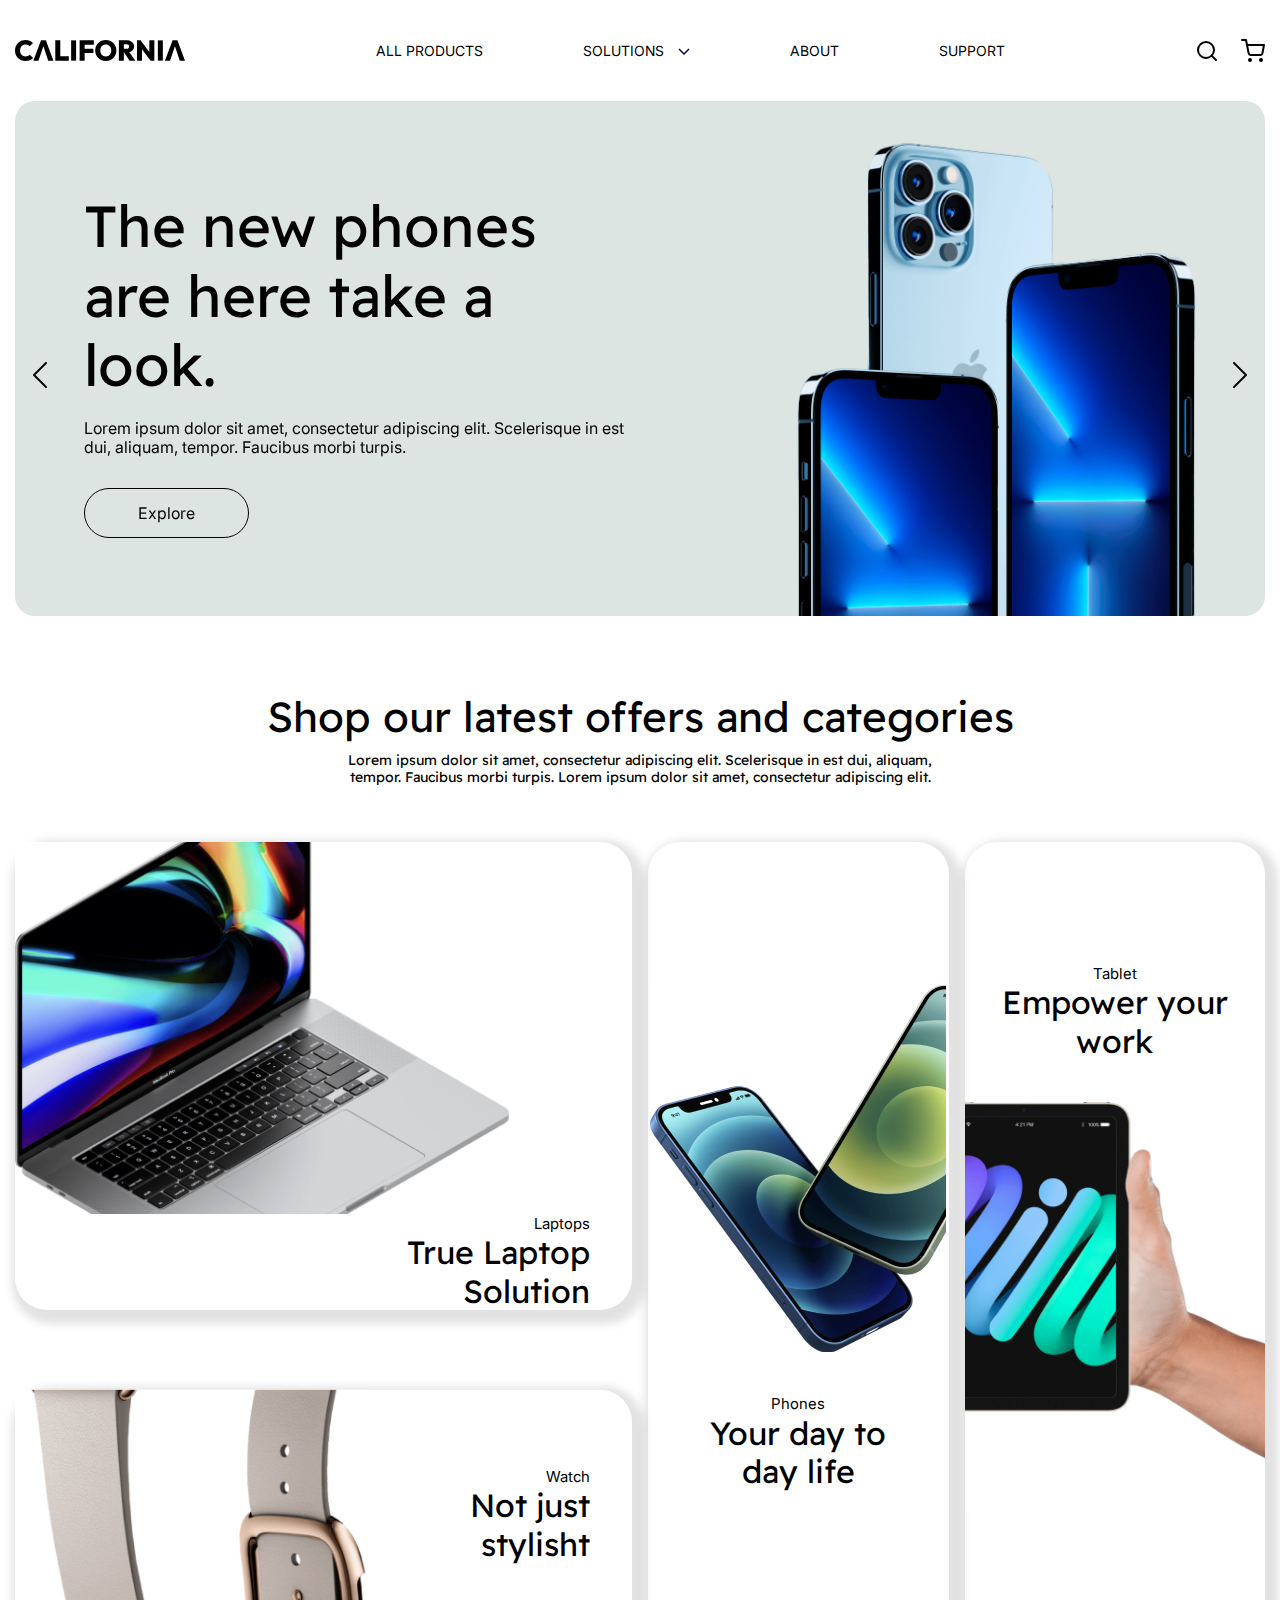
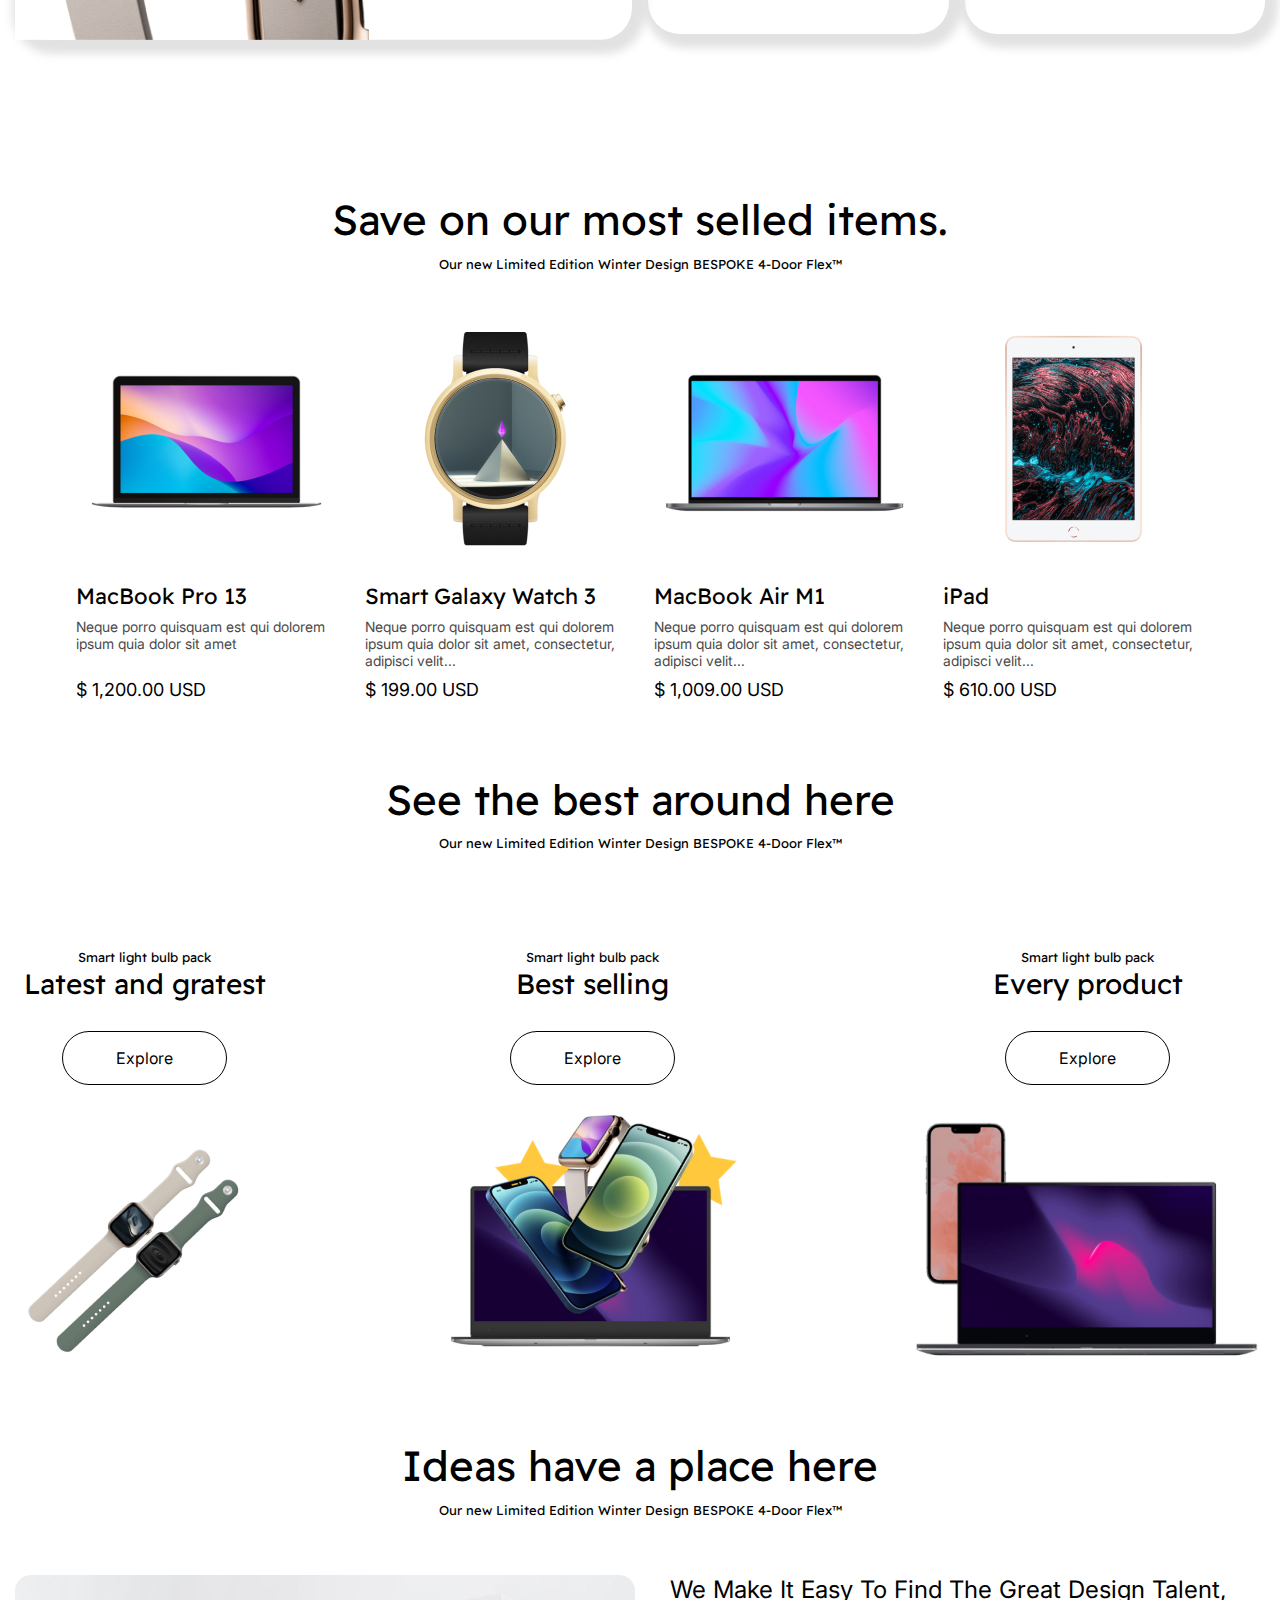
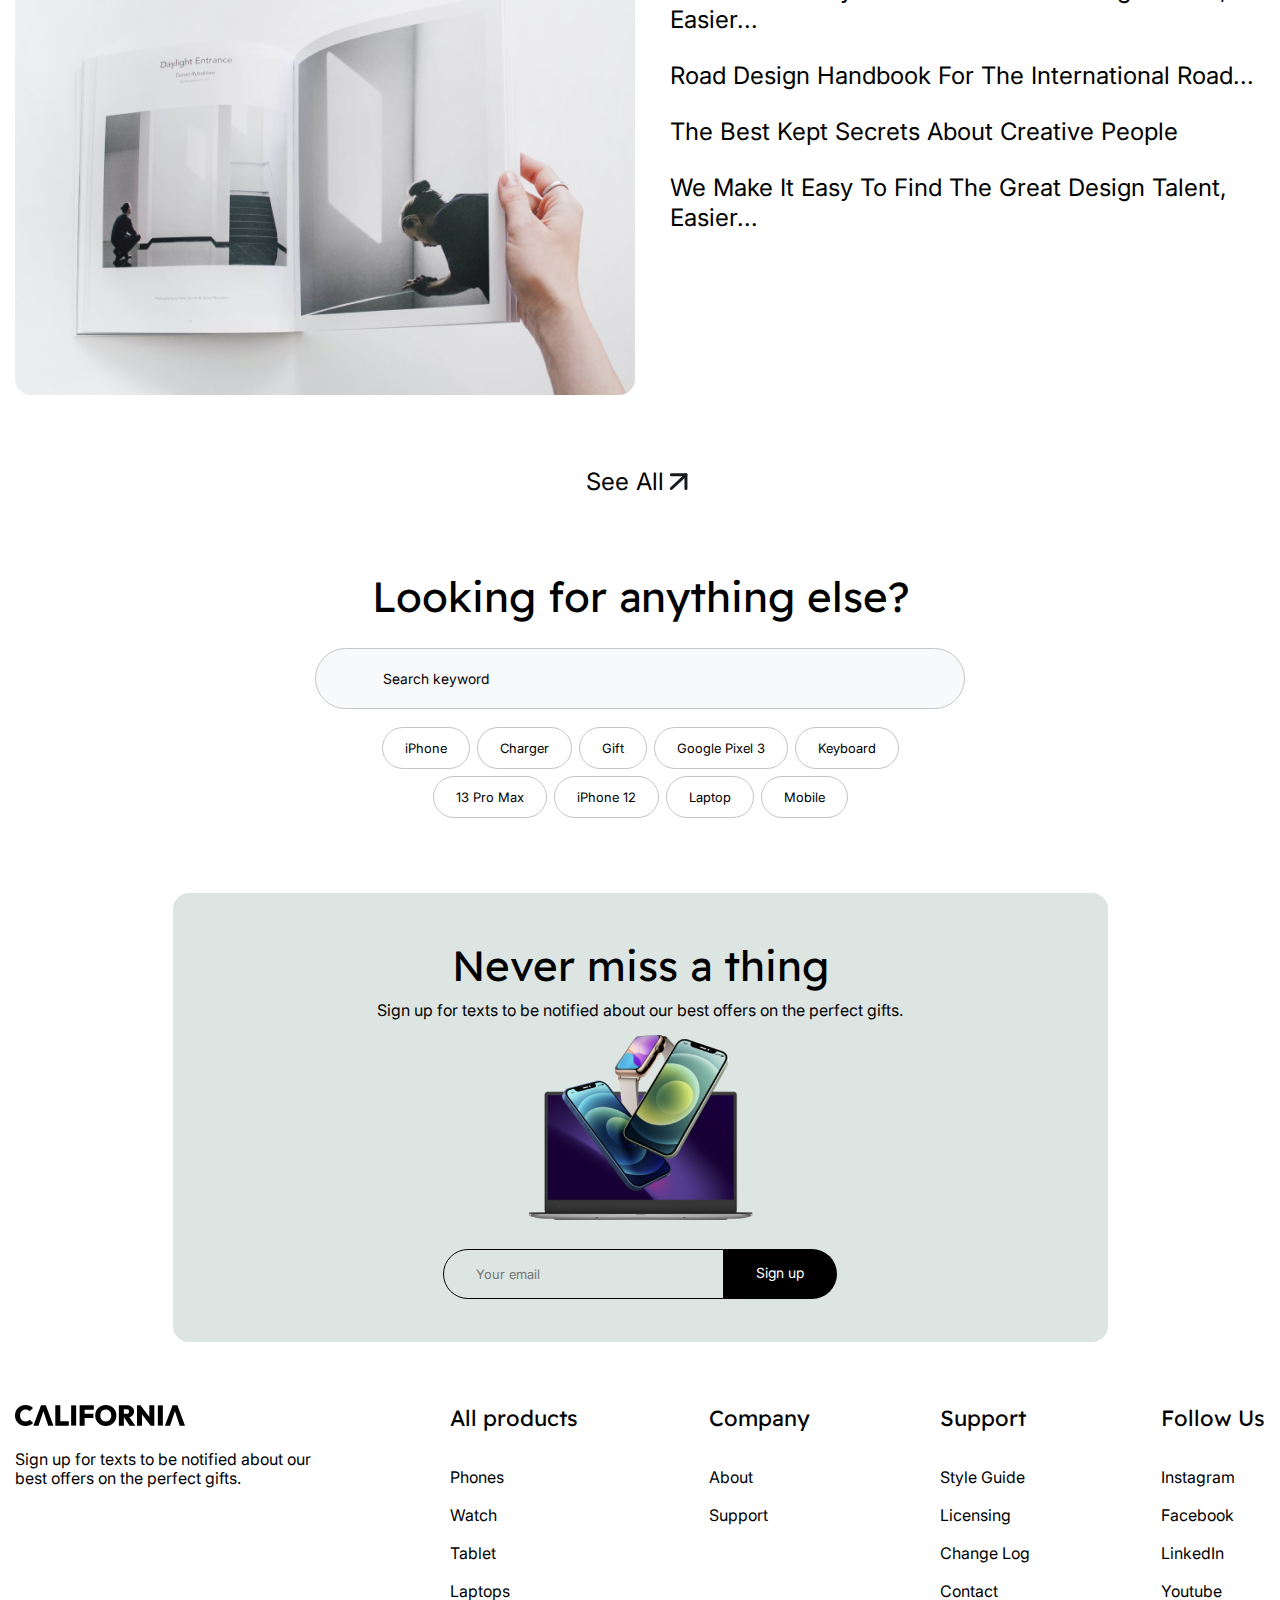
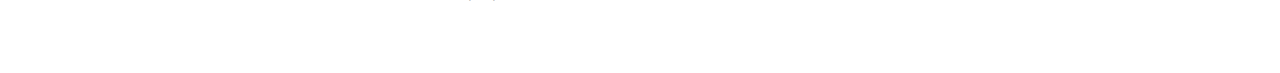
==== commit 7159895d: "Add files via upload" ====
--- a/california/index.html
+++ b/california/index.html
@@ -6,6 +6,7 @@
     <meta name="viewport" content="width=device-width, initial-scale=1.0">
     <title>California</title>
     <link href="styles/reset.css" rel="stylesheet">
+    <link href="styles/swiper-bundle.min.css" rel="stylesheet">
     <link href="styles/style.css" rel="stylesheet">
 </head>
 
@@ -59,7 +60,7 @@
                             <li class="nav__item">
                                 <a class="nav__link" href="#">All products</a>
                             </li>
-                            <li class="nav__item">
+                            <li class="nav__item has-dropdown">
                                 <a class="nav__link" href="#">
                                     Solutions
                                     <svg width="12" height="8" viewBox="0 0 12 8" fill="none"
@@ -74,6 +75,23 @@
                                         </defs>
                                     </svg>
                                 </a>
+                                <ul class="dropdown">
+                                    <li class="dropdown__item">
+                                        <a class="dropdown__link" href="#">
+                                            Solution 1
+                                        </a>
+                                    </li>
+                                    <li class="dropdown__item">
+                                        <a class="dropdown__link" href="#">
+                                            Solution 2
+                                        </a>
+                                    </li>
+                                    <li class="dropdown__item">
+                                        <a class="dropdown__link" href="#">
+                                            Solution 3
+                                        </a>
+                                    </li>
+                                </ul>
                             </li>
                             <li class="nav__item">
                                 <a class="nav__link" href="#">About</a>
@@ -135,52 +153,146 @@
         <main class="main">
             <section class="main__welcome welcome">
                 <div class="container">
-                    <div class="welcome__wrapper">
-                        <div class="welcome__inner">
-                            <a class="welcome__pagination" href="#">
-                                <svg width="14" height="26" viewBox="0 0 14 26" fill="none"
-                                    xmlns="http://www.w3.org/2000/svg">
-                                    <g id="IMAGE" clip-path="url(#clip0_1_54)">
-                                        <path id="Vector" d="M13 25L1 13L13 1" stroke="#08090D" stroke-width="2"
-                                            stroke-linecap="round" stroke-linejoin="round" />
-                                    </g>
-                                    <defs>
-                                        <clipPath id="clip0_1_54">
-                                            <rect width="14" height="26" fill="white" />
-                                        </clipPath>
-                                    </defs>
-                                </svg>
-
-                            </a>
-                            <div class="welcome__info">
-                                <h2 class="welcome__title title">
-                                    The new phones are here take a look.
-                                </h2>
-                                <p class="welcome__text">
-                                    Lorem ipsum dolor sit amet, consectetur adipiscing elit. Scelerisque in est dui,
-                                    aliquam, tempor. Faucibus morbi turpis.
-                                </p>
-                                <a class="welcome__button button" href="#">
-                                    Explore
+                    <div class="welcome__slider swiper">
+                        <div class="welcome__wrapper swiper-wrapper">
+                            <div class="welcome__slide welcome__slide-1 swiper-slide">
+                                <a class="welcome__prev" href="#">
+                                    <svg width="14" height="26" viewBox="0 0 14 26" fill="none"
+                                        xmlns="http://www.w3.org/2000/svg">
+                                        <g id="IMAGE" clip-path="url(#clip0_1_54)">
+                                            <path id="Vector" d="M13 25L1 13L13 1" stroke="#08090D" stroke-width="2"
+                                                stroke-linecap="round" stroke-linejoin="round" />
+                                        </g>
+                                        <defs>
+                                            <clipPath id="clip0_1_54">
+                                                <rect width="14" height="26" fill="white" />
+                                            </clipPath>
+                                        </defs>
+                                    </svg>
+        
+                                </a>
+                                <div class="welcome__info">
+                                    <h2 class="welcome__title title">
+                                        The new phones are here take a look.
+                                    </h2>
+                                    <p class="welcome__text">
+                                        Lorem ipsum dolor sit amet, consectetur adipiscing elit. Scelerisque in est dui,
+                                        aliquam, tempor. Faucibus morbi turpis.
+                                    </p>
+                                    <a class="welcome__button button" href="#">
+                                        Explore
+                                    </a>
+                                </div>
+                                <div class="welcome__img">
+                                    <img src="img/header/phones.png" alt="Phones">
+                                </div>
+                                <a class="welcome__next" href="#">
+                                    <svg width="14" height="26" viewBox="0 0 14 26" fill="none"
+                                        xmlns="http://www.w3.org/2000/svg">
+                                        <g id="IMAGE" clip-path="url(#clip0_1_56)">
+                                            <path id="Vector" d="M1 1L13 13L1 25" stroke="#08090D" stroke-width="2"
+                                                stroke-linecap="round" stroke-linejoin="round" />
+                                        </g>
+                                        <defs>
+                                            <clipPath id="clip0_1_56">
+                                                <rect width="14" height="26" fill="white" />
+                                            </clipPath>
+                                        </defs>
+                                    </svg>
                                 </a>
                             </div>
-                            <div class="welcome__img">
-                                <img src="img/header/phones.png" alt="Phones">
+                            <div class="welcome__slide welcome__slide-2 swiper-slide">
+                                <a class="welcome__prev" href="#">
+                                    <svg width="14" height="26" viewBox="0 0 14 26" fill="none"
+                                        xmlns="http://www.w3.org/2000/svg">
+                                        <g id="IMAGE" clip-path="url(#clip0_1_54)">
+                                            <path id="Vector" d="M13 25L1 13L13 1" stroke="#08090D" stroke-width="2"
+                                                stroke-linecap="round" stroke-linejoin="round" />
+                                        </g>
+                                        <defs>
+                                            <clipPath id="clip0_1_54">
+                                                <rect width="14" height="26" fill="white" />
+                                            </clipPath>
+                                        </defs>
+                                    </svg>
+        
+                                </a>
+                                <div class="welcome__info">
+                                    <h2 class="welcome__title title">
+                                        The new phones are here take a look.
+                                    </h2>
+                                    <p class="welcome__text">
+                                        Lorem ipsum dolor sit amet, consectetur adipiscing elit. Scelerisque in est dui,
+                                        aliquam, tempor. Faucibus morbi turpis.
+                                    </p>
+                                    <a class="welcome__button button" href="#">
+                                        Explore
+                                    </a>
+                                </div>
+                                <div class="welcome__img">
+                                    <img src="img/header/phones.png" alt="Phones">
+                                </div>
+                                <a class="welcome__next" href="#">
+                                    <svg width="14" height="26" viewBox="0 0 14 26" fill="none"
+                                        xmlns="http://www.w3.org/2000/svg">
+                                        <g id="IMAGE" clip-path="url(#clip0_1_56)">
+                                            <path id="Vector" d="M1 1L13 13L1 25" stroke="#08090D" stroke-width="2"
+                                                stroke-linecap="round" stroke-linejoin="round" />
+                                        </g>
+                                        <defs>
+                                            <clipPath id="clip0_1_56">
+                                                <rect width="14" height="26" fill="white" />
+                                            </clipPath>
+                                        </defs>
+                                    </svg>
+                                </a>
                             </div>
-                            <a class="welcome__pagination" href="#">
-                                <svg width="14" height="26" viewBox="0 0 14 26" fill="none"
-                                    xmlns="http://www.w3.org/2000/svg">
-                                    <g id="IMAGE" clip-path="url(#clip0_1_56)">
-                                        <path id="Vector" d="M1 1L13 13L1 25" stroke="#08090D" stroke-width="2"
-                                            stroke-linecap="round" stroke-linejoin="round" />
-                                    </g>
-                                    <defs>
-                                        <clipPath id="clip0_1_56">
-                                            <rect width="14" height="26" fill="white" />
-                                        </clipPath>
-                                    </defs>
-                                </svg>
-                            </a>
+                            <div class="welcome__slide welcome__slide-3 swiper-slide">
+                                <a class="welcome__prev" href="#">
+                                    <svg width="14" height="26" viewBox="0 0 14 26" fill="none"
+                                        xmlns="http://www.w3.org/2000/svg">
+                                        <g id="IMAGE" clip-path="url(#clip0_1_54)">
+                                            <path id="Vector" d="M13 25L1 13L13 1" stroke="#08090D" stroke-width="2"
+                                                stroke-linecap="round" stroke-linejoin="round" />
+                                        </g>
+                                        <defs>
+                                            <clipPath id="clip0_1_54">
+                                                <rect width="14" height="26" fill="white" />
+                                            </clipPath>
+                                        </defs>
+                                    </svg>
+        
+                                </a>
+                                <div class="welcome__info">
+                                    <h2 class="welcome__title title">
+                                        The new phones are here take a look.
+                                    </h2>
+                                    <p class="welcome__text">
+                                        Lorem ipsum dolor sit amet, consectetur adipiscing elit. Scelerisque in est dui,
+                                        aliquam, tempor. Faucibus morbi turpis.
+                                    </p>
+                                    <a class="welcome__button button" href="#">
+                                        Explore
+                                    </a>
+                                </div>
+                                <div class="welcome__img">
+                                    <img src="img/header/phones.png" alt="Phones">
+                                </div>
+                                <a class="welcome__next" href="#">
+                                    <svg width="14" height="26" viewBox="0 0 14 26" fill="none"
+                                        xmlns="http://www.w3.org/2000/svg">
+                                        <g id="IMAGE" clip-path="url(#clip0_1_56)">
+                                            <path id="Vector" d="M1 1L13 13L1 25" stroke="#08090D" stroke-width="2"
+                                                stroke-linecap="round" stroke-linejoin="round" />
+                                        </g>
+                                        <defs>
+                                            <clipPath id="clip0_1_56">
+                                                <rect width="14" height="26" fill="white" />
+                                            </clipPath>
+                                        </defs>
+                                    </svg>
+                                </a>
+                            </div>
                         </div>
                     </div>
                 </div>
@@ -200,7 +312,7 @@
                             </p>
                         </div>
                         <div class="latest__body">
-                            <div class="latest__block latest__block-1">
+                            <a class="latest__block latest__block-1" href="#">
                                 <div class="latest__block-img">
                                     <img src="img/latest/laptop.jpg" alt="Laptop">
                                 </div>
@@ -212,8 +324,8 @@
                                         True Laptop Solution
                                     </h4>
                                 </div>
-                            </div>
-                            <div class="latest__block latest__block-2">
+                            </a>
+                            <a class="latest__block latest__block-2" href="#">
                                 <div class="latest__block-img">
                                     <img src="img/latest/strap.jpg" alt="Watch">
                                 </div>
@@ -225,8 +337,8 @@
                                         Not just stylisht
                                     </h4>
                                 </div>
-                            </div>
-                            <div class="latest__block latest__block-3">
+                            </a>
+                            <a class="latest__block latest__block-3" href="#">
                                 <div class="latest__block-img">
                                     <img src="img/latest/phones.jpg" alt="Phones">
                                 </div>
@@ -238,8 +350,8 @@
                                         Your day to day life
                                     </h4>
                                 </div>
-                            </div>
-                            <div class="latest__block latest__block-4">
+                            </a>
+                            <a class="latest__block latest__block-4" href="#">
                                 <div class="latest__block-info">
                                     <p class="latest__block-text">
                                         Tablet
@@ -251,7 +363,7 @@
                                 <div class="latest__block-img">
                                     <img src="img/latest/tablet.jpg" alt="Tablet">
                                 </div>
-                            </div>
+                            </a>
                         </div>
                     </div>
                 </div>
@@ -465,31 +577,31 @@
                         <input class="looking__input" type="text" placeholder="Search keyword">
                         <ul class="looking__list">
                             <li class="looking__item">
-                                <a class="looking__link" href="#">iPhone</a>
-                            </li>
-                            <li class="looking__item">
-                                <a class="looking__link" href="#">Charger</a>
-                            </li>
-                            <li class="looking__item">
-                                <a class="looking__link" href="#">Gift</a>
-                            </li>
-                            <li class="looking__item">
-                                <a class="looking__link" href="#">Google Pixel 3</a>
-                            </li>
-                            <li class="looking__item">
-                                <a class="looking__link" href="#">Keyboard</a>
-                            </li>
-                            <li class="looking__item">
-                                <a class="looking__link" href="#">13 Pro Max</a>
-                            </li>
-                            <li class="looking__item">
-                                <a class="looking__link" href="#">iPhone 12</a>
-                            </li>
-                            <li class="looking__item">
-                                <a class="looking__link" href="#">Laptop</a>
-                            </li>
-                            <li class="looking__item">
-                                <a class="looking__link" href="#">Mobile</a>
+                                <button class="looking__button">iPhone</button>
+                            </li>
+                            <li class="looking__item">
+                                <button class="looking__button">Charger</button>
+                            </li>
+                            <li class="looking__item">
+                                <button class="looking__button">Gift</button>
+                            </li>
+                            <li class="looking__item">
+                                <button class="looking__button">Google Pixel 3</button>
+                            </li>
+                            <li class="looking__item">
+                                <button class="looking__button">Keyboard</button>
+                            </li>
+                            <li class="looking__item">
+                                <button class="looking__button">13 Pro Max</button>
+                            </li>
+                            <li class="looking__item">
+                                <button class="looking__button">iPhone 12</button>
+                            </li>
+                            <li class="looking__item">
+                                <button class="looking__button">Laptop</button>
+                            </li>
+                            <li class="looking__item">
+                                <button class="looking__button">Mobile</button>
                             </li>
                         </ul>
                     </div>
@@ -611,7 +723,7 @@
                                     Support
                                 </a>
                             </li>
-                        </ul>   
+                        </ul>
                     </div>
                     <div class="footer__col footer__col-4">
                         <ul class="footer__col-list">
@@ -639,7 +751,7 @@
                                     Contact
                                 </a>
                             </li>
-                        </ul>   
+                        </ul>
                     </div>
                     <div class="footer__col footer__col-5">
                         <ul class="footer__col-list">
@@ -667,12 +779,13 @@
                                     Youtube
                                 </a>
                             </li>
-                        </ul>   
+                        </ul>
                     </div>
                 </div>
             </div>
-        </footer> 
+        </footer>
     </div>
+    <script src="script/swiper-bundle.min.js"></script>
     <script src="script/main.js"></script>
 </body>
 
